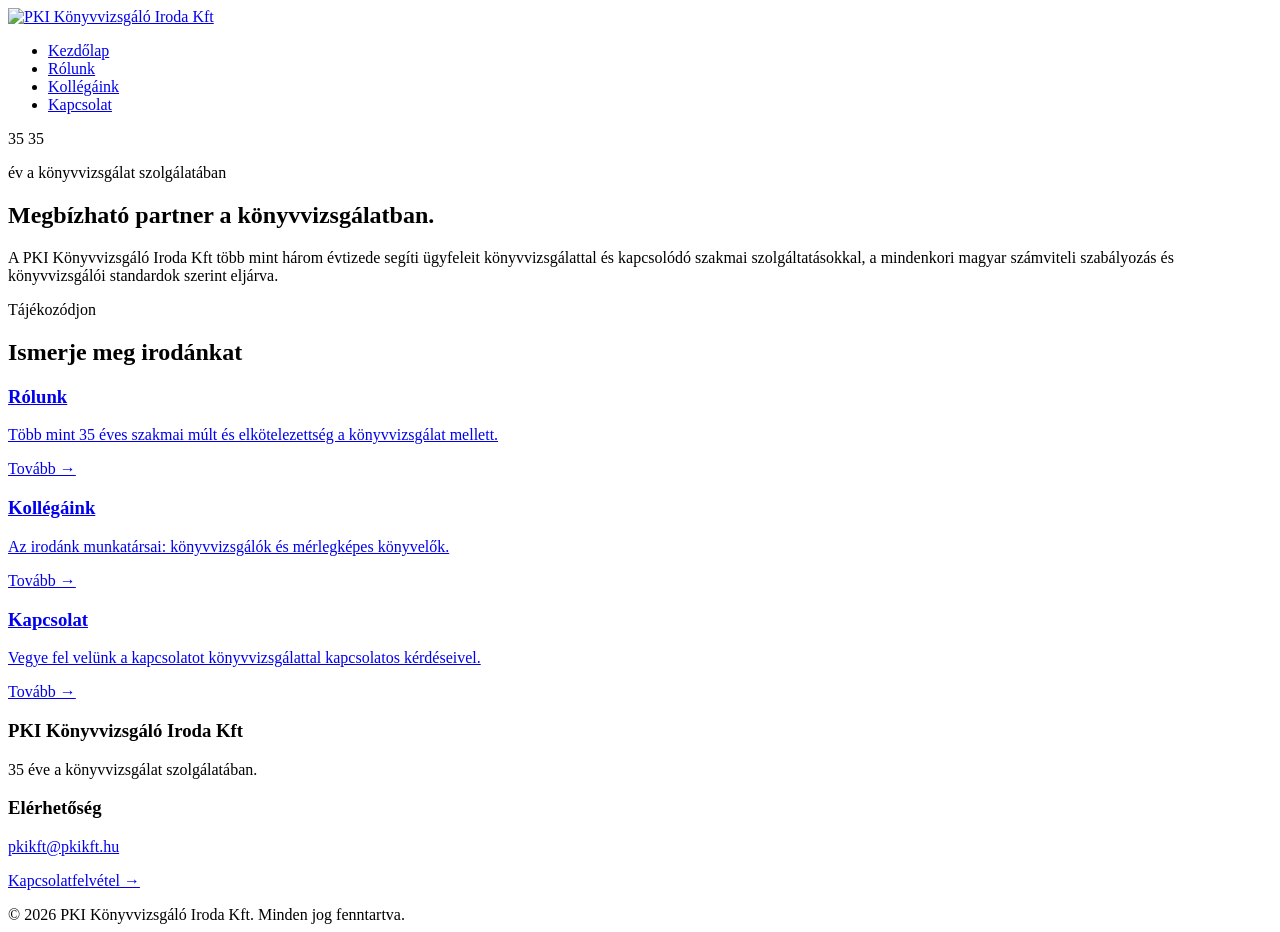
==== index.html @ c5fea78d "Rename pkikft-site/index.html to index.html" ====
<!DOCTYPE html>
<html lang="hu">
<head>
<meta charset="UTF-8">
<meta name="viewport" content="width=device-width, initial-scale=1.0">
<title>PKI Könyvvizsgáló Iroda Kft</title>
<link rel="stylesheet" href="assets/styles.css">
</head>
<body>

<header class="site">
  <div class="wrap">
    <a href="index.html" class="logo-link">
      <img src="assets/logo.png" alt="PKI Könyvvizsgáló Iroda Kft" class="logo">
    </a>
    <nav class="main">
      <ul>
        <li><a href="index.html" class="active">Kezdőlap</a></li>
        <li><a href="rolunk.html">Rólunk</a></li>
        <li><a href="kollegaink.html">Kollégáink</a></li>
        <li><a href="kapcsolat.html">Kapcsolat</a></li>
      </ul>
    </nav>
  </div>
</header>

<main>
  <section class="hero">
    <div class="wrap">
      <div class="brand-echo years">
        <span class="back">35</span>
        <span class="front">35</span>
      </div>
      <p class="years-label">év a könyvvizsgálat szolgálatában</p>

      <h1>Megbízható partner a könyvvizsgálatban.</h1>
      <p class="intro">A PKI Könyvvizsgáló Iroda Kft több mint három évtizede segíti ügyfeleit könyvvizsgálattal és kapcsolódó szakmai szolgáltatásokkal, a mindenkori magyar számviteli szabályozás és könyvvizsgálói standardok szerint eljárva.</p>
    </div>
  </section>

  <section class="block tint">
    <div class="wrap">
      <p class="eyebrow">Tájékozódjon</p>
      <h2>Ismerje meg irodánkat</h2>

      <div class="link-list">
        <a href="rolunk.html">
          <h3>Rólunk</h3>
          <p>Több mint 35 éves szakmai múlt és elkötelezettség a könyvvizsgálat mellett.</p>
          <span class="arrow">Tovább →</span>
        </a>
        <a href="kollegaink.html">
          <h3>Kollégáink</h3>
          <p>Az irodánk munkatársai: könyvvizsgálók és mérlegképes könyvelők.</p>
          <span class="arrow">Tovább →</span>
        </a>
        <a href="kapcsolat.html">
          <h3>Kapcsolat</h3>
          <p>Vegye fel velünk a kapcsolatot könyvvizsgálattal kapcsolatos kérdéseivel.</p>
          <span class="arrow">Tovább →</span>
        </a>
      </div>
    </div>
  </section>
</main>

<footer class="site">
  <div class="wrap">
    <div class="col">
      <h3>PKI Könyvvizsgáló Iroda Kft</h3>
      <p>35 éve a könyvvizsgálat szolgálatában.</p>
    </div>
    <div class="col">
      <h3>Elérhetőség</h3>
      <p><a href="mailto:pkikft@pkikft.hu">pkikft@pkikft.hu</a></p>
      <p><a href="kapcsolat.html">Kapcsolatfelvétel →</a></p>
    </div>
  </div>
  <div class="wrap bottom">
    © <span id="year"></span> PKI Könyvvizsgáló Iroda Kft. Minden jog fenntartva.
  </div>
</footer>

<script>document.getElementById('year').textContent = new Date().getFullYear();</script>
</body>
</html>
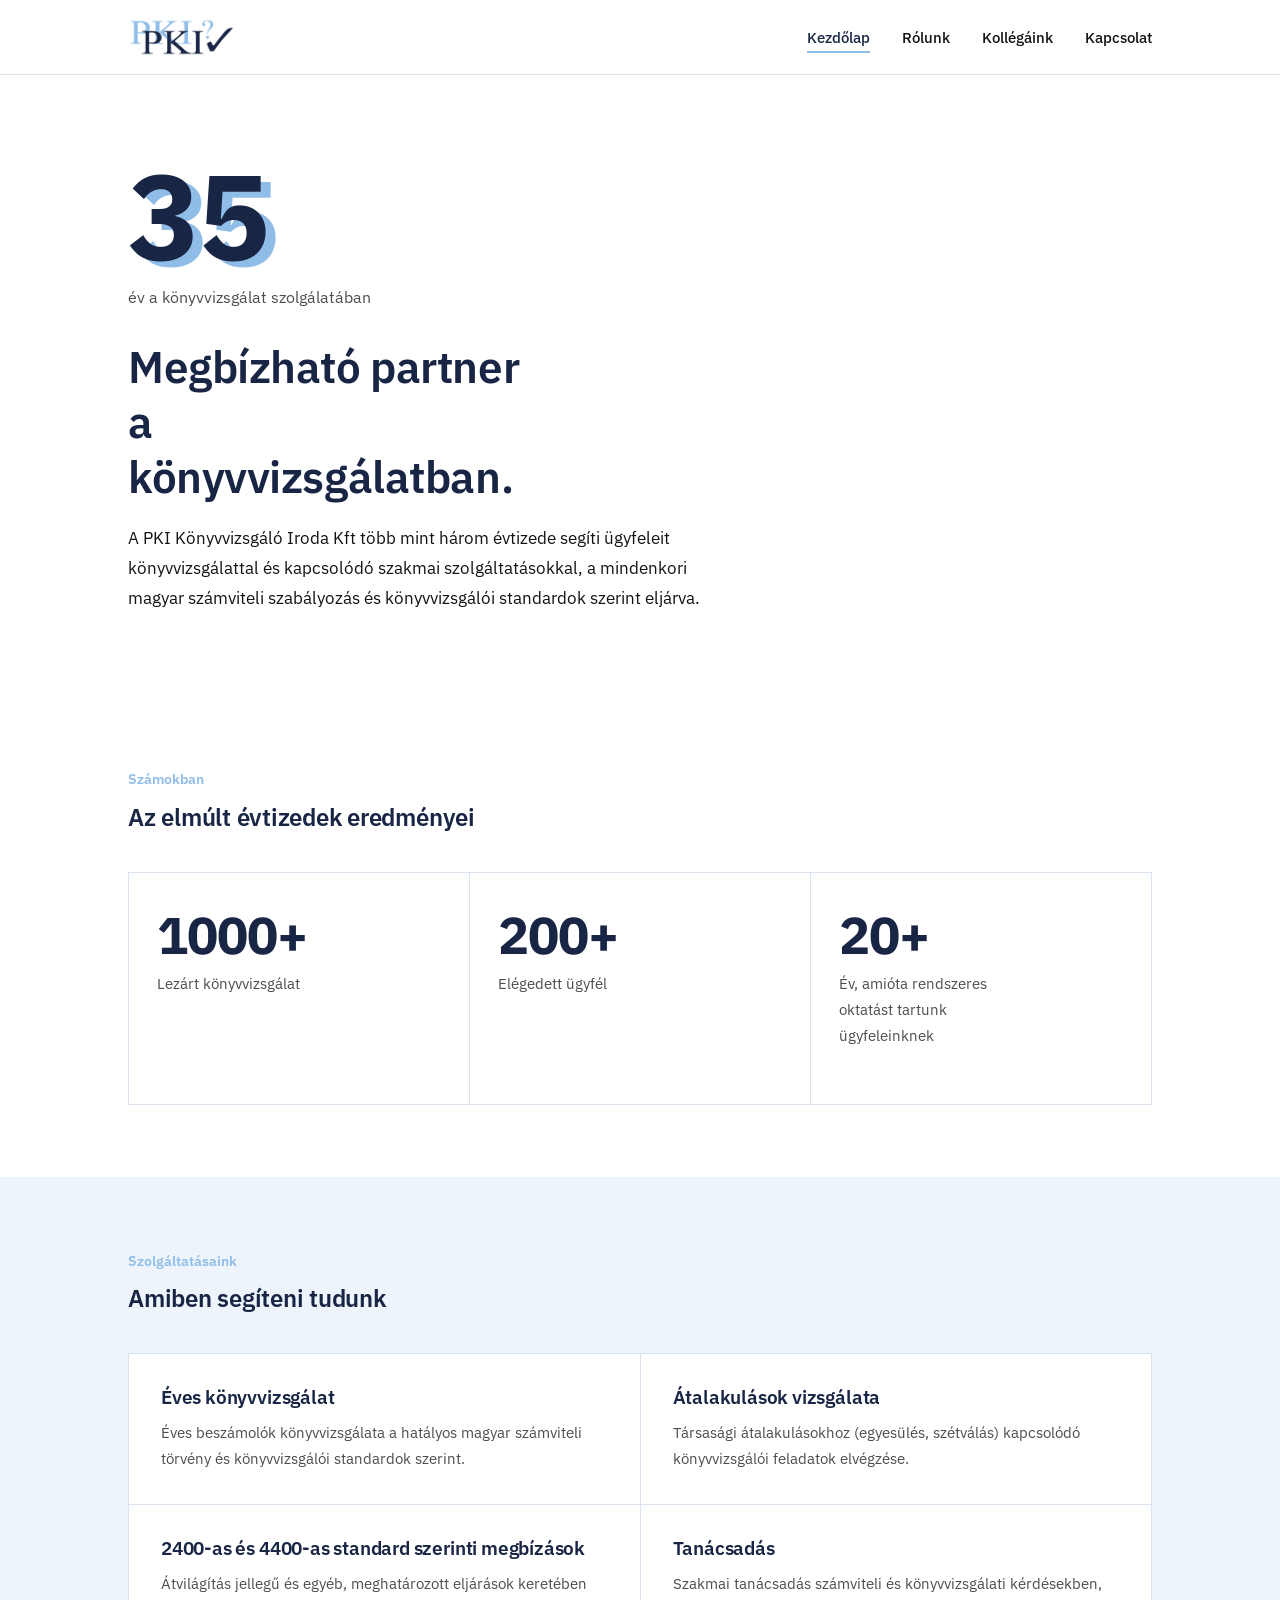
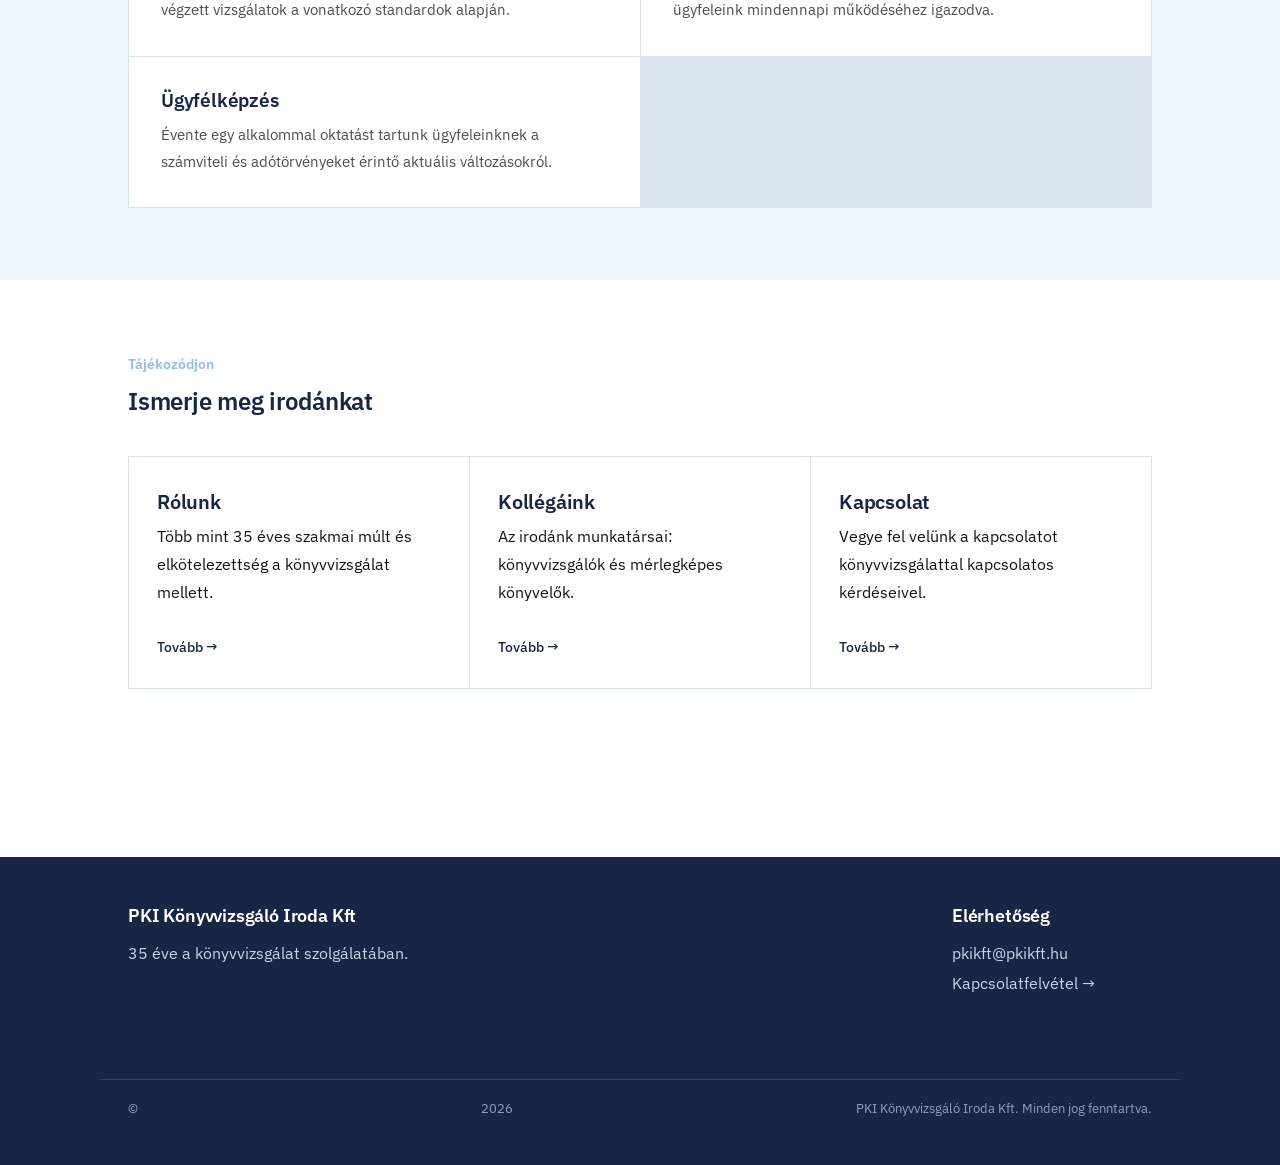
==== commit b1d7455d: "Add files via upload" ====
--- a/index.html
+++ b/index.html
@@ -38,7 +38,59 @@
     </div>
   </section>
 
+  <section class="block">
+    <div class="wrap">
+      <p class="eyebrow">Számokban</p>
+      <h2>Az elmúlt évtizedek eredményei</h2>
+
+      <div class="stats-grid">
+        <div class="stat">
+          <div class="number">1000+</div>
+          <p class="label">Lezárt könyvvizsgálat</p>
+        </div>
+        <div class="stat">
+          <div class="number">200+</div>
+          <p class="label">Elégedett ügyfél</p>
+        </div>
+        <div class="stat">
+          <div class="number">20+</div>
+          <p class="label">Év, amióta rendszeres oktatást tartunk ügyfeleinknek</p>
+        </div>
+      </div>
+    </div>
+  </section>
+
   <section class="block tint">
+    <div class="wrap">
+      <p class="eyebrow">Szolgáltatásaink</p>
+      <h2>Amiben segíteni tudunk</h2>
+
+      <div class="services-grid">
+        <div class="service">
+          <h3>Éves könyvvizsgálat</h3>
+          <p>Éves beszámolók könyvvizsgálata a hatályos magyar számviteli törvény és könyvvizsgálói standardok szerint.</p>
+        </div>
+        <div class="service">
+          <h3>Átalakulások vizsgálata</h3>
+          <p>Társasági átalakulásokhoz (egyesülés, szétválás) kapcsolódó könyvvizsgálói feladatok elvégzése.</p>
+        </div>
+        <div class="service">
+          <h3>2400-as és 4400-as standard szerinti megbízások</h3>
+          <p>Átvilágítás jellegű és egyéb, meghatározott eljárások keretében végzett vizsgálatok a vonatkozó standardok alapján.</p>
+        </div>
+        <div class="service">
+          <h3>Tanácsadás</h3>
+          <p>Szakmai tanácsadás számviteli és könyvvizsgálati kérdésekben, ügyfeleink mindennapi működéséhez igazodva.</p>
+        </div>
+        <div class="service">
+          <h3>Ügyfélképzés</h3>
+          <p>Évente egy alkalommal oktatást tartunk ügyfeleinknek a számviteli és adótörvényeket érintő aktuális változásokról.</p>
+        </div>
+      </div>
+    </div>
+  </section>
+
+  <section class="block">
     <div class="wrap">
       <p class="eyebrow">Tájékozódjon</p>
       <h2>Ismerje meg irodánkat</h2>
--- a/assets/styles.css
+++ b/assets/styles.css
@@ -0,0 +1,400 @@
+@import url('https://fonts.googleapis.com/css2?family=IBM+Plex+Sans:wght@400;500;600;700&display=swap');
+
+:root{
+  --navy:#182544;
+  --navy-deep:#101a30;
+  --blue:#90bde8;
+  --blue-pale:#eef4fb;
+  --white:#ffffff;
+  --ink:#131313;
+  --ink-soft:#4d4d4d;
+  --rule:#d9e3ef;
+  --max:1080px;
+}
+
+*{ box-sizing:border-box; }
+
+html,body{
+  margin:0;
+  padding:0;
+  background:var(--white);
+  color:var(--ink);
+  font-family:'IBM Plex Sans', system-ui, sans-serif;
+  -webkit-font-smoothing:antialiased;
+  scroll-behavior:smooth;
+}
+
+h1,h2,h3{
+  font-family:'IBM Plex Sans', system-ui, sans-serif;
+  font-weight:600;
+  letter-spacing:-0.01em;
+  color:var(--navy);
+  margin:0;
+  line-height:1.25;
+}
+
+p{
+  line-height:1.75;
+  color:var(--ink);
+  margin:0 0 18px 0;
+}
+
+a{ color:var(--navy); }
+
+.wrap{
+  max-width:var(--max);
+  margin:0 auto;
+  padding:0 28px;
+}
+
+/* Header */
+header.site{
+  border-bottom:1px solid var(--rule);
+  background:var(--white);
+  position:sticky;
+  top:0;
+  z-index:10;
+}
+
+header.site .wrap{
+  display:flex;
+  align-items:center;
+  justify-content:space-between;
+  padding-top:18px;
+  padding-bottom:18px;
+  gap:24px;
+}
+
+header.site .logo-link{
+  display:flex;
+  align-items:center;
+}
+
+header.site img.logo{
+  height:38px;
+  width:auto;
+  display:block;
+}
+
+nav.main ul{
+  list-style:none;
+  display:flex;
+  gap:32px;
+  margin:0;
+  padding:0;
+}
+
+nav.main a{
+  text-decoration:none;
+  color:var(--ink);
+  font-size:15px;
+  font-weight:500;
+  padding-bottom:4px;
+  border-bottom:2px solid transparent;
+}
+
+nav.main a:hover,
+nav.main a.active{
+  color:var(--navy);
+  border-bottom-color:var(--blue);
+}
+
+/* Footer */
+footer.site{
+  background:var(--navy);
+  color:var(--white);
+  margin-top:96px;
+}
+
+footer.site .wrap{
+  padding-top:48px;
+  padding-bottom:48px;
+  display:flex;
+  flex-wrap:wrap;
+  justify-content:space-between;
+  gap:32px;
+}
+
+footer.site h3{
+  color:var(--white);
+  font-size:18px;
+  margin-bottom:10px;
+}
+
+footer.site p, footer.site a{
+  color:#c8d4e6;
+  margin:0;
+  line-height:1.9;
+}
+
+footer.site a{ text-decoration:none; }
+footer.site a:hover{ color:var(--blue); }
+
+footer.site .col{ min-width:200px; }
+
+footer.site .bottom{
+  border-top:1px solid rgba(255,255,255,0.14);
+  margin-top:32px;
+  padding-top:20px;
+  font-size:13px;
+  color:#8fa0bd;
+}
+
+/* Generic section blocks */
+section.block{
+  padding:72px 0;
+}
+
+section.block.tint{
+  background:var(--blue-pale);
+}
+
+.eyebrow{
+  color:var(--blue);
+  font-weight:600;
+  font-size:14px;
+  margin-bottom:10px;
+}
+
+.lead{
+  font-family:'IBM Plex Sans', system-ui, sans-serif;
+  font-weight:500;
+  font-size:clamp(20px,2.4vw,25px);
+  color:var(--navy);
+  max-width:34ch;
+}
+
+/* Cards / links list (not identical rounded shadow cards — flat, divided) */
+.link-list{
+  display:grid;
+  grid-template-columns:repeat(3,1fr);
+  border-top:1px solid var(--rule);
+  border-left:1px solid var(--rule);
+  margin-top:40px;
+}
+
+.link-list a{
+  display:block;
+  padding:32px 28px;
+  border-right:1px solid var(--rule);
+  border-bottom:1px solid var(--rule);
+  text-decoration:none;
+  color:var(--ink);
+  transition:background 0.15s ease;
+}
+
+.link-list a:hover{
+  background:var(--blue-pale);
+}
+
+.link-list h3{
+  font-size:20px;
+  margin-bottom:8px;
+}
+
+.link-list span.arrow{
+  display:inline-block;
+  margin-top:14px;
+  color:var(--navy);
+  font-size:14px;
+  font-weight:500;
+}
+
+@media (max-width:760px){
+  .link-list{ grid-template-columns:1fr; }
+  nav.main ul{ gap:18px; flex-wrap:wrap; }
+}
+
+/* Colleague cards */
+.people{
+  display:grid;
+  grid-template-columns:repeat(2,1fr);
+  gap:1px;
+  background:var(--rule);
+  margin-top:40px;
+  border:1px solid var(--rule);
+}
+
+.person{
+  background:var(--white);
+  padding:32px;
+}
+
+.person .role{
+  color:var(--blue);
+  font-weight:600;
+  font-size:13px;
+  margin-bottom:8px;
+}
+
+.person h3{
+  font-size:22px;
+  margin-bottom:6px;
+}
+
+.person .meta{
+  color:var(--ink-soft);
+  font-size:14px;
+}
+
+@media (max-width:760px){
+  .people{ grid-template-columns:1fr; }
+}
+
+/* Contact */
+.contact-grid{
+  display:grid;
+  grid-template-columns:1.1fr 0.9fr;
+  gap:56px;
+  margin-top:40px;
+}
+
+.contact-info .item{
+  padding:18px 0;
+  border-bottom:1px solid var(--rule);
+}
+
+.contact-info .item:first-child{ padding-top:0; }
+
+.contact-info .label{
+  font-size:13px;
+  color:var(--ink-soft);
+  margin-bottom:4px;
+}
+
+.contact-info .value{
+  font-size:17px;
+}
+
+.contact-info .value a{
+  text-decoration:none;
+  border-bottom:1px solid var(--blue);
+}
+
+@media (max-width:760px){
+  .contact-grid{ grid-template-columns:1fr; }
+}
+
+/* Hero brand mark echo (offset duplicate, like the logo construction) */
+.brand-echo{
+  position:relative;
+  display:inline-block;
+  font-family:'IBM Plex Sans', system-ui, sans-serif;
+  font-weight:700;
+  letter-spacing:-0.02em;
+  line-height:1;
+}
+
+.brand-echo .back{
+  color:var(--blue);
+  position:absolute;
+  top:6px;
+  left:10px;
+  z-index:0;
+}
+
+.brand-echo .front{
+  color:var(--navy);
+  position:relative;
+  z-index:1;
+}
+
+.hero{
+  padding:80px 0 64px 0;
+}
+
+.hero .years{
+  font-size:clamp(64px,10vw,120px);
+}
+
+.hero .years-label{
+  font-size:16px;
+  color:var(--ink-soft);
+  margin-top:8px;
+  max-width:40ch;
+}
+
+.hero h1{
+  font-size:clamp(30px,4.2vw,44px);
+  margin-top:28px;
+  max-width:16ch;
+}
+
+.hero p.intro{
+  max-width:58ch;
+  margin-top:20px;
+  font-size:17px;
+}
+
+.page-header{
+  padding:56px 0 8px 0;
+}
+
+.page-header h1{
+  font-size:clamp(30px,4vw,40px);
+}
+
+/* Stats */
+.stats-grid{
+  display:grid;
+  grid-template-columns:repeat(3,1fr);
+  gap:1px;
+  background:var(--rule);
+  border:1px solid var(--rule);
+  margin-top:40px;
+}
+
+.stat{
+  background:var(--white);
+  padding:36px 28px;
+}
+
+.stat .number{
+  font-family:'IBM Plex Sans', system-ui, sans-serif;
+  font-weight:700;
+  font-size:clamp(36px,4.5vw,52px);
+  color:var(--navy);
+  letter-spacing:-0.02em;
+  line-height:1;
+}
+
+.stat .label{
+  margin-top:10px;
+  font-size:15px;
+  color:var(--ink-soft);
+  max-width:22ch;
+}
+
+@media (max-width:760px){
+  .stats-grid{ grid-template-columns:1fr; }
+}
+
+/* Services */
+.services-grid{
+  display:grid;
+  grid-template-columns:repeat(2,1fr);
+  gap:1px;
+  background:var(--rule);
+  border:1px solid var(--rule);
+  margin-top:40px;
+}
+
+.service{
+  background:var(--white);
+  padding:32px;
+}
+
+.service h3{
+  font-size:19px;
+  margin-bottom:10px;
+}
+
+.service p{
+  margin:0;
+  font-size:15px;
+  color:var(--ink-soft);
+}
+
+@media (max-width:760px){
+  .services-grid{ grid-template-columns:1fr; }
+}
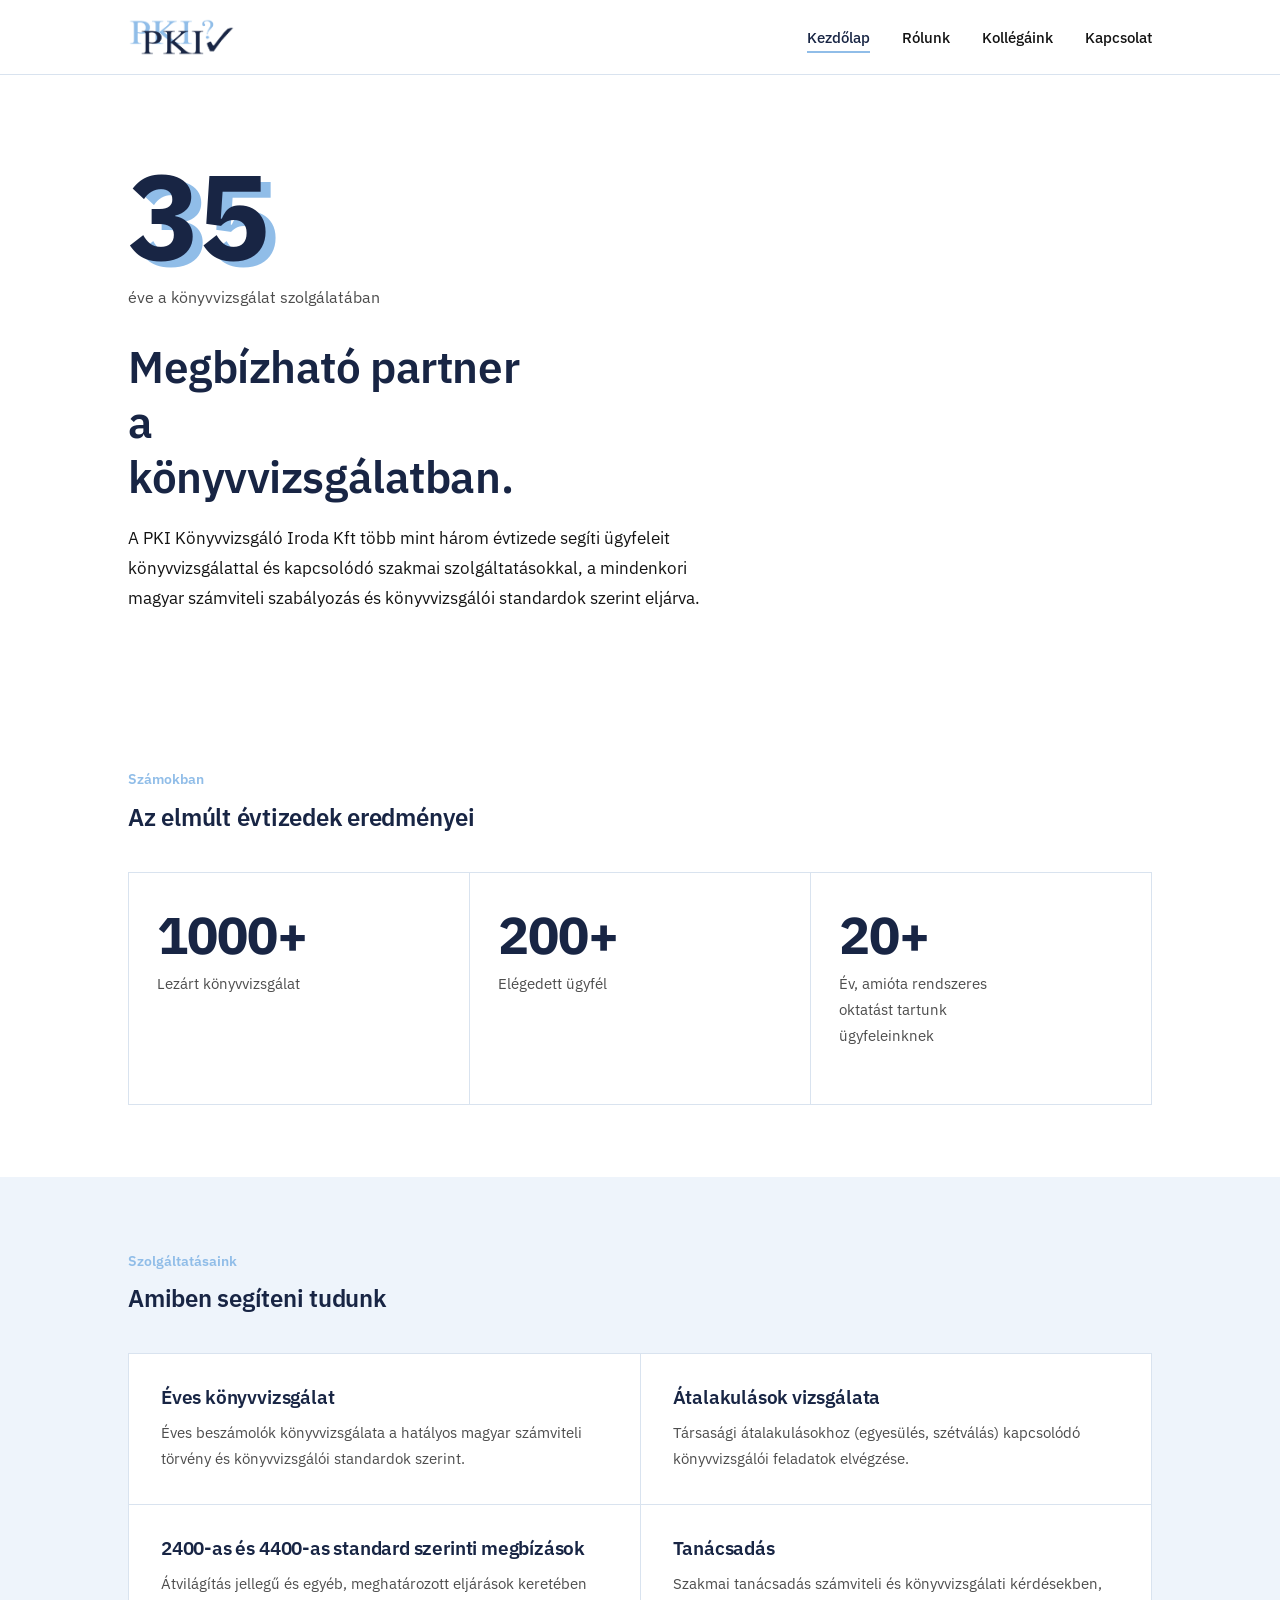
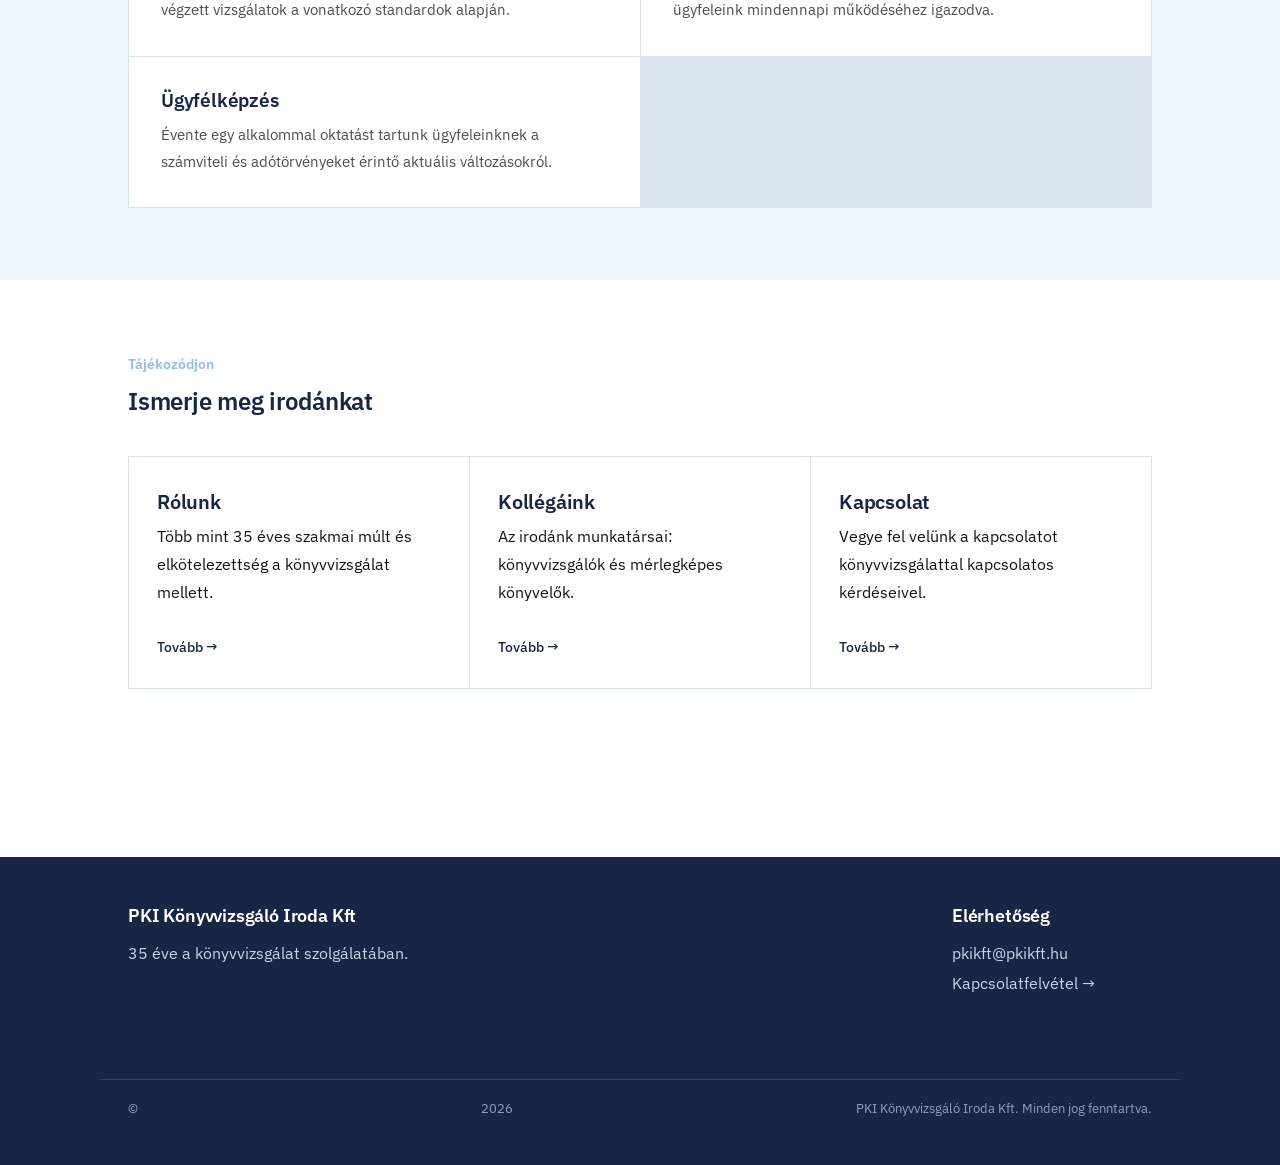
==== commit 031ca72e: "Add files via upload" ====
--- a/index.html
+++ b/index.html
@@ -31,7 +31,7 @@
         <span class="back">35</span>
         <span class="front">35</span>
       </div>
-      <p class="years-label">év a könyvvizsgálat szolgálatában</p>
+      <p class="years-label">éve a könyvvizsgálat szolgálatában</p>
 
       <h1>Megbízható partner a könyvvizsgálatban.</h1>
       <p class="intro">A PKI Könyvvizsgáló Iroda Kft több mint három évtizede segíti ügyfeleit könyvvizsgálattal és kapcsolódó szakmai szolgáltatásokkal, a mindenkori magyar számviteli szabályozás és könyvvizsgálói standardok szerint eljárva.</p>
--- a/assets/styles.css
+++ b/assets/styles.css
@@ -22,6 +22,7 @@
   font-family:'IBM Plex Sans', system-ui, sans-serif;
   -webkit-font-smoothing:antialiased;
   scroll-behavior:smooth;
+  overflow-x:hidden;
 }
 
 h1,h2,h3{
@@ -202,7 +203,16 @@
 
 @media (max-width:760px){
   .link-list{ grid-template-columns:1fr; }
-  nav.main ul{ gap:18px; flex-wrap:wrap; }
+  nav.main ul{ gap:14px; flex-wrap:wrap; }
+  nav.main a{ font-size:14px; }
+  header.site .wrap{ flex-wrap:wrap; gap:12px; }
+}
+
+@media (max-width:480px){
+  .wrap{ padding:0 20px; }
+  header.site img.logo{ height:30px; }
+  nav.main ul{ gap:10px 16px; }
+  nav.main a{ font-size:13px; }
 }
 
 /* Colleague cards */
@@ -326,6 +336,14 @@
   font-size:17px;
 }
 
+@media (max-width:600px){
+  .hero{ padding:48px 0 40px 0; }
+  .hero .years{ font-size:52px; }
+  .brand-echo .back{ left:6px; top:4px; }
+  .hero .years-label{ font-size:14px; max-width:none; }
+  .hero h1{ max-width:none; }
+}
+
 .page-header{
   padding:56px 0 8px 0;
 }
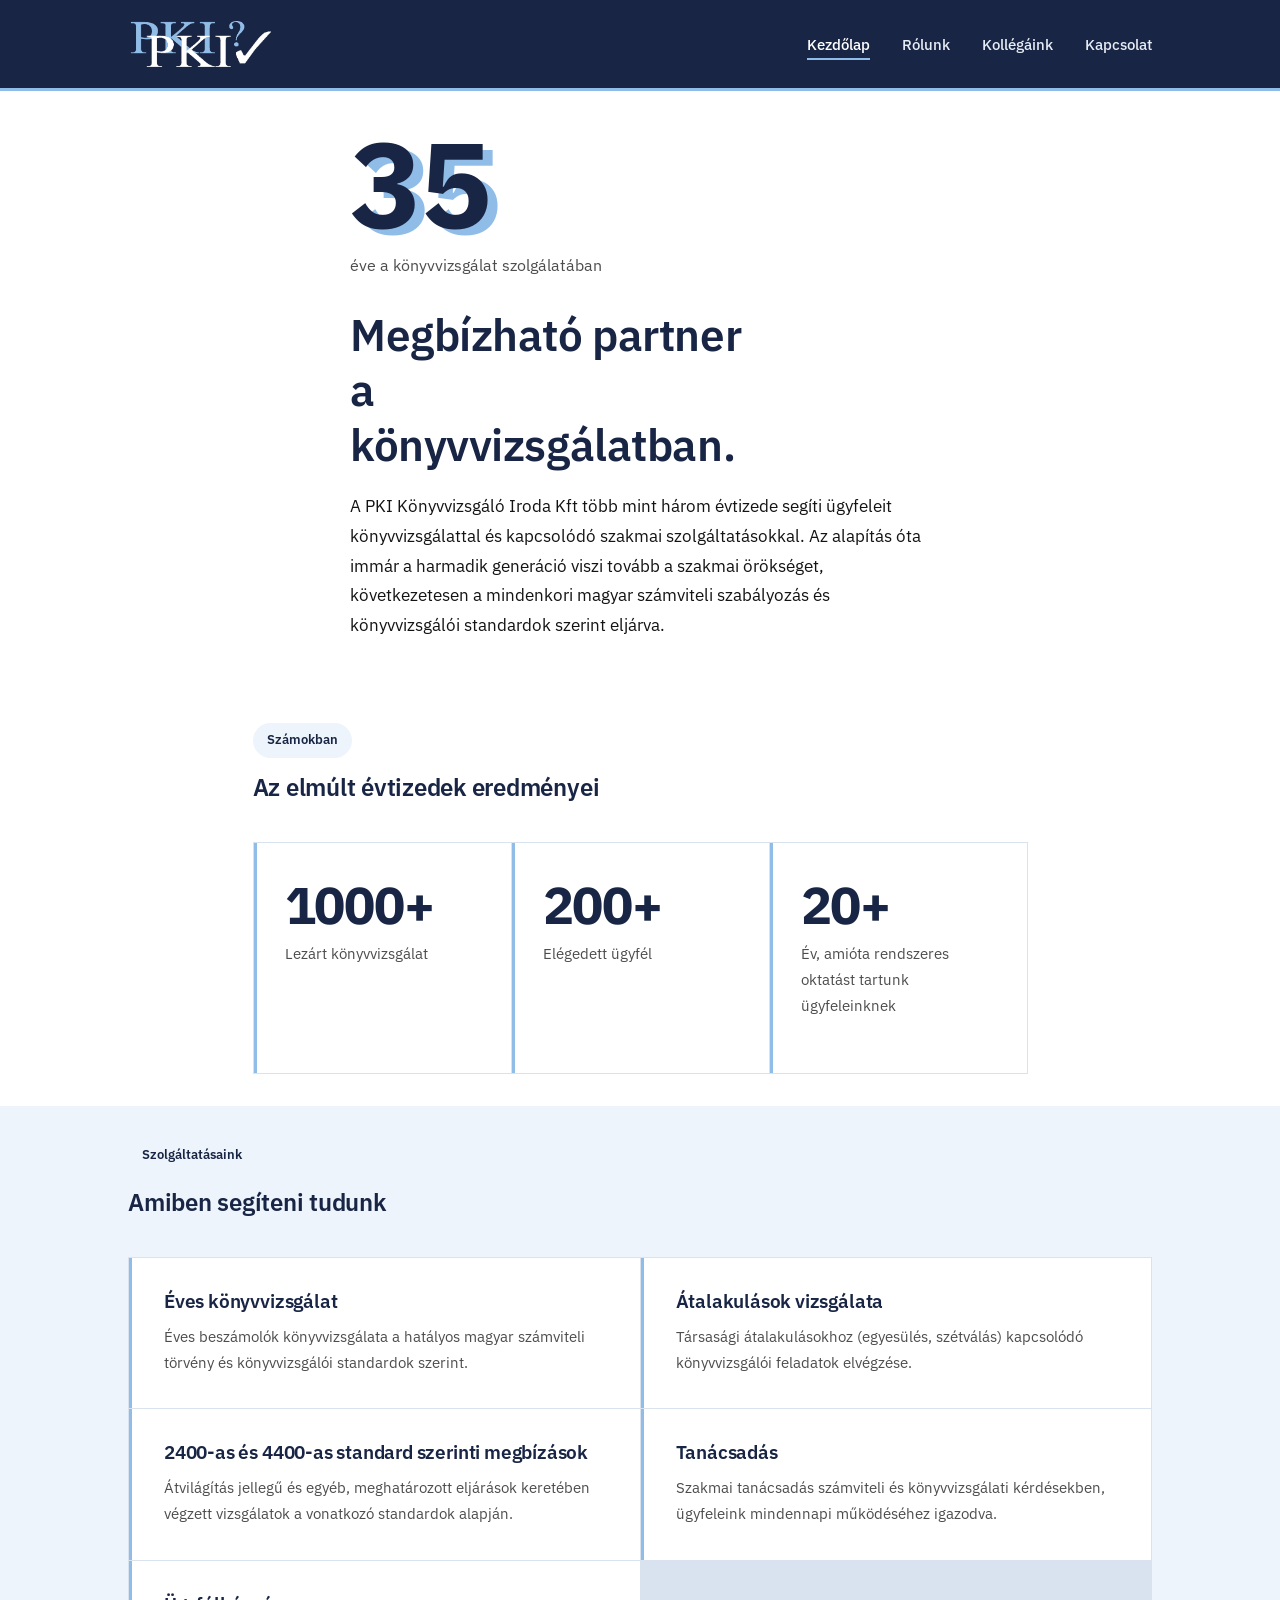
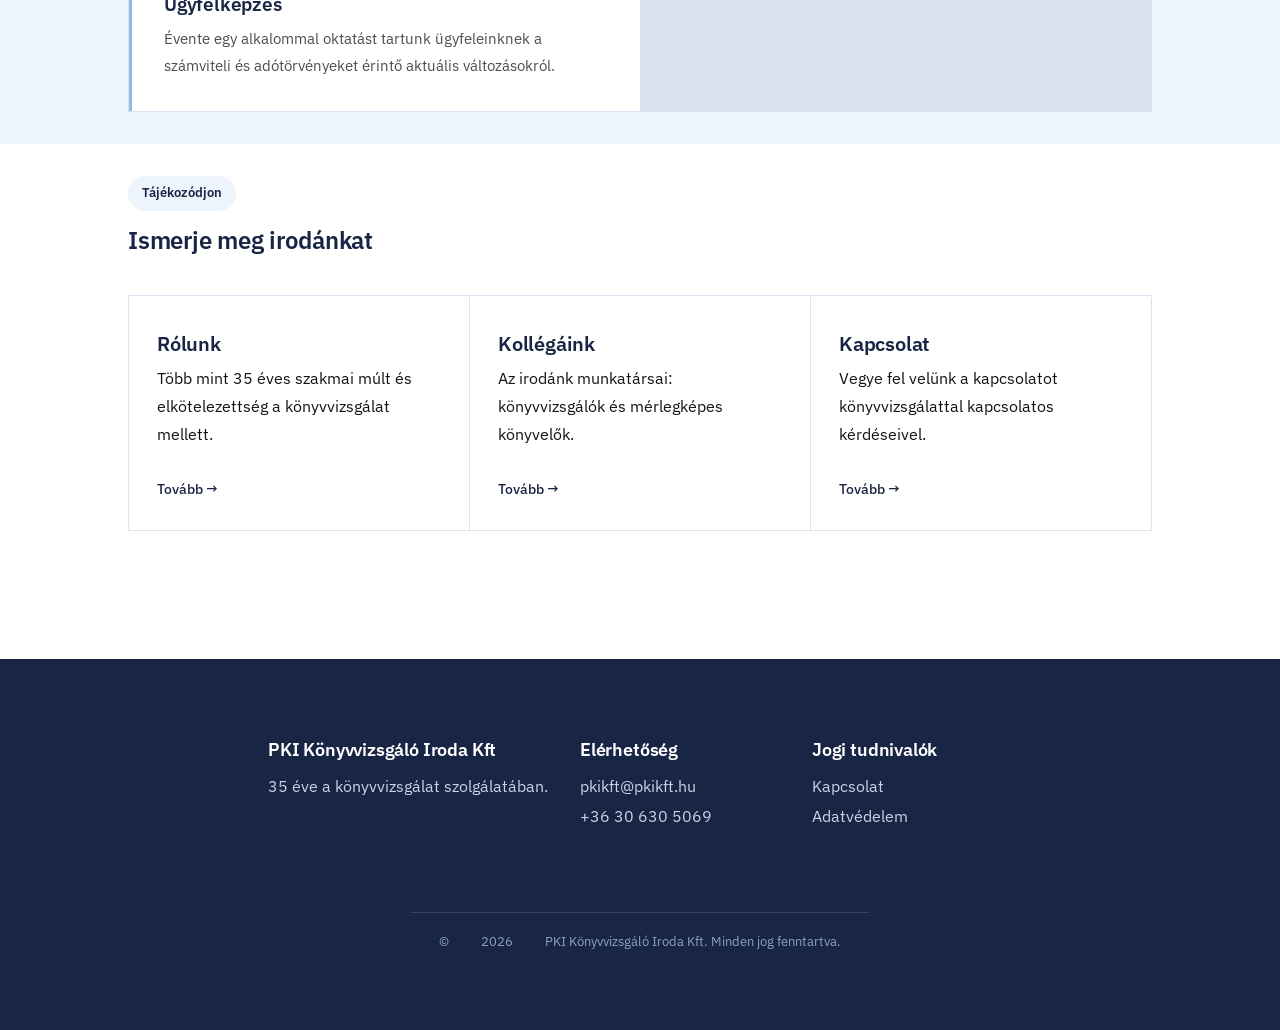
==== commit 6ae51c29: "Add files via upload" ====
--- a/index.html
+++ b/index.html
@@ -1,17 +1,27 @@
 <!DOCTYPE html>
 <html lang="hu">
 <head>
+<script>document.documentElement.classList.add('js');</script>
 <meta charset="UTF-8">
 <meta name="viewport" content="width=device-width, initial-scale=1.0">
 <title>PKI Könyvvizsgáló Iroda Kft</title>
+<meta name="description" content="35 éve a könyvvizsgálat szolgálatában. Könyvvizsgálat, átalakulások vizsgálata, tanácsadás és ügyfélképzés.">
+<meta property="og:type" content="website">
+<meta property="og:url" content="https://pkikft.hu/">
+<meta property="og:title" content="PKI Könyvvizsgáló Iroda Kft">
+<meta property="og:description" content="35 éve a könyvvizsgálat szolgálatában.">
+<meta property="og:image" content="https://pkikft.hu/assets/og-image.png">
+<meta name="twitter:card" content="summary_large_image">
+<meta name="twitter:title" content="PKI Könyvvizsgáló Iroda Kft">
+<meta name="twitter:image" content="https://pkikft.hu/assets/og-image.png">
 <link rel="stylesheet" href="assets/styles.css">
 </head>
-<body>
+<body class="home-scroll">
 
 <header class="site">
   <div class="wrap">
     <a href="index.html" class="logo-link">
-      <img src="assets/logo.png" alt="PKI Könyvvizsgáló Iroda Kft" class="logo">
+      <img src="assets/logo-dark.png" alt="PKI Könyvvizsgáló Iroda Kft" class="logo">
     </a>
     <nav class="main">
       <ul>
@@ -24,65 +34,69 @@
   </div>
 </header>
 
-<main>
-  <section class="hero">
+<div class="snap-container">
+
+  <section class="hero snap-section">
     <div class="wrap">
-      <div class="brand-echo years">
+      <div class="brand-echo years reveal">
         <span class="back">35</span>
         <span class="front">35</span>
       </div>
-      <p class="years-label">éve a könyvvizsgálat szolgálatában</p>
+      <p class="years-label reveal">éve a könyvvizsgálat szolgálatában</p>
 
-      <h1>Megbízható partner a könyvvizsgálatban.</h1>
-      <p class="intro">A PKI Könyvvizsgáló Iroda Kft több mint három évtizede segíti ügyfeleit könyvvizsgálattal és kapcsolódó szakmai szolgáltatásokkal, a mindenkori magyar számviteli szabályozás és könyvvizsgálói standardok szerint eljárva.</p>
+      <h1 class="reveal">Megbízható partner a könyvvizsgálatban.</h1>
+      <p class="intro reveal">A PKI Könyvvizsgáló Iroda Kft több mint három évtizede segíti ügyfeleit könyvvizsgálattal és kapcsolódó szakmai szolgáltatásokkal. Az alapítás óta immár a harmadik generáció viszi tovább a szakmai örökséget, következetesen a mindenkori magyar számviteli szabályozás és könyvvizsgálói standardok szerint eljárva.</p>
     </div>
   </section>
 
-  <section class="block">
+  <section class="block snap-section">
     <div class="wrap">
-      <p class="eyebrow">Számokban</p>
-      <h2>Az elmúlt évtizedek eredményei</h2>
+      <p class="eyebrow reveal">Számokban</p>
+      <h2 class="reveal">Az elmúlt évtizedek eredményei</h2>
 
-      <div class="stats-grid">
-        <div class="stat">
-          <div class="number">1000+</div>
-          <p class="label">Lezárt könyvvizsgálat</p>
-        </div>
-        <div class="stat">
-          <div class="number">200+</div>
-          <p class="label">Elégedett ügyfél</p>
-        </div>
-        <div class="stat">
-          <div class="number">20+</div>
-          <p class="label">Év, amióta rendszeres oktatást tartunk ügyfeleinknek</p>
+      <div class="stats-grid reveal">
+        <div class="stats-track">
+          <div class="stat">
+            <div class="number">1000+</div>
+            <p class="label">Lezárt könyvvizsgálat</p>
+          </div>
+          <div class="stat">
+            <div class="number">200+</div>
+            <p class="label">Elégedett ügyfél</p>
+          </div>
+          <div class="stat">
+            <div class="number">20+</div>
+            <p class="label">Év, amióta rendszeres oktatást tartunk ügyfeleinknek</p>
+          </div>
         </div>
       </div>
+      <div class="stats-dots"></div>
     </div>
   </section>
 
-  <section class="block tint">
+  <section class="block tint snap-section">
     <div class="wrap">
-      <p class="eyebrow">Szolgáltatásaink</p>
-      <h2>Amiben segíteni tudunk</h2>
+      <p class="eyebrow reveal">Szolgáltatásaink</p>
+      <h2 class="reveal">Amiben segíteni tudunk</h2>
 
-      <div class="services-grid">
-        <div class="service">
+      <div class="services-grid reveal-group">
+        <div class="service reveal">
           <h3>Éves könyvvizsgálat</h3>
           <p>Éves beszámolók könyvvizsgálata a hatályos magyar számviteli törvény és könyvvizsgálói standardok szerint.</p>
         </div>
-        <div class="service">
+        <div class="service reveal">
           <h3>Átalakulások vizsgálata</h3>
           <p>Társasági átalakulásokhoz (egyesülés, szétválás) kapcsolódó könyvvizsgálói feladatok elvégzése.</p>
         </div>
-        <div class="service">
+        <div class="service reveal">
           <h3>2400-as és 4400-as standard szerinti megbízások</h3>
           <p>Átvilágítás jellegű és egyéb, meghatározott eljárások keretében végzett vizsgálatok a vonatkozó standardok alapján.</p>
         </div>
-        <div class="service">
+        <div class="service reveal">
           <h3>Tanácsadás</h3>
           <p>Szakmai tanácsadás számviteli és könyvvizsgálati kérdésekben, ügyfeleink mindennapi működéséhez igazodva.</p>
         </div>
-        <div class="service">
+        <div class="service reveal">
           <h3>Ügyfélképzés</h3>
           <p>Évente egy alkalommal oktatást tartunk ügyfeleinknek a számviteli és adótörvényeket érintő aktuális változásokról.</p>
         </div>
@@ -90,23 +104,23 @@
     </div>
   </section>
 
-  <section class="block">
+  <section class="block snap-section">
     <div class="wrap">
-      <p class="eyebrow">Tájékozódjon</p>
-      <h2>Ismerje meg irodánkat</h2>
+      <p class="eyebrow reveal">Tájékozódjon</p>
+      <h2 class="reveal">Ismerje meg irodánkat</h2>
 
-      <div class="link-list">
-        <a href="rolunk.html">
+      <div class="link-list reveal-group">
+        <a href="rolunk.html" class="reveal">
           <h3>Rólunk</h3>
           <p>Több mint 35 éves szakmai múlt és elkötelezettség a könyvvizsgálat mellett.</p>
           <span class="arrow">Tovább →</span>
         </a>
-        <a href="kollegaink.html">
+        <a href="kollegaink.html" class="reveal">
           <h3>Kollégáink</h3>
           <p>Az irodánk munkatársai: könyvvizsgálók és mérlegképes könyvelők.</p>
           <span class="arrow">Tovább →</span>
         </a>
-        <a href="kapcsolat.html">
+        <a href="kapcsolat.html" class="reveal">
           <h3>Kapcsolat</h3>
           <p>Vegye fel velünk a kapcsolatot könyvvizsgálattal kapcsolatos kérdéseivel.</p>
           <span class="arrow">Tovább →</span>
@@ -114,25 +128,32 @@
       </div>
     </div>
   </section>
-</main>
 
-<footer class="site">
-  <div class="wrap">
-    <div class="col">
-      <h3>PKI Könyvvizsgáló Iroda Kft</h3>
-      <p>35 éve a könyvvizsgálat szolgálatában.</p>
+  <footer class="site snap-section">
+    <div class="wrap">
+      <div class="col">
+        <h3>PKI Könyvvizsgáló Iroda Kft</h3>
+        <p>35 éve a könyvvizsgálat szolgálatában.</p>
+      </div>
+      <div class="col">
+        <h3>Elérhetőség</h3>
+        <p><a href="mailto:pkikft@pkikft.hu">pkikft@pkikft.hu</a></p>
+        <p><a href="tel:+36306305069">+36 30 630 5069</a></p>
+      </div>
+      <div class="col">
+        <h3>Jogi tudnivalók</h3>
+        <p><a href="kapcsolat.html">Kapcsolat</a></p>
+        <p><a href="adatvedelem.html">Adatvédelem</a></p>
+      </div>
     </div>
-    <div class="col">
-      <h3>Elérhetőség</h3>
-      <p><a href="mailto:pkikft@pkikft.hu">pkikft@pkikft.hu</a></p>
-      <p><a href="kapcsolat.html">Kapcsolatfelvétel →</a></p>
+    <div class="wrap bottom">
+      © <span id="year"></span> PKI Könyvvizsgáló Iroda Kft. Minden jog fenntartva.
     </div>
-  </div>
-  <div class="wrap bottom">
-    © <span id="year"></span> PKI Könyvvizsgáló Iroda Kft. Minden jog fenntartva.
-  </div>
-</footer>
+  </footer>
+
+</div>
 
 <script>document.getElementById('year').textContent = new Date().getFullYear();</script>
+<script src="assets/scripts.js" defer></script>
 </body>
 </html>
--- a/assets/styles.css
+++ b/assets/styles.css
@@ -32,12 +32,14 @@
   color:var(--navy);
   margin:0;
   line-height:1.25;
+  overflow-wrap:break-word;
 }
 
 p{
   line-height:1.75;
   color:var(--ink);
   margin:0 0 18px 0;
+  overflow-wrap:break-word;
 }
 
 a{ color:var(--navy); }
@@ -50,8 +52,8 @@
 
 /* Header */
 header.site{
-  border-bottom:1px solid var(--rule);
-  background:var(--white);
+  background:var(--navy);
+  border-bottom:3px solid var(--blue);
   position:sticky;
   top:0;
   z-index:10;
@@ -72,7 +74,7 @@
 }
 
 header.site img.logo{
-  height:38px;
+  height:52px;
   width:auto;
   display:block;
 }
@@ -87,7 +89,7 @@
 
 nav.main a{
   text-decoration:none;
-  color:var(--ink);
+  color:#e7edf6;
   font-size:15px;
   font-weight:500;
   padding-bottom:4px;
@@ -96,7 +98,7 @@
 
 nav.main a:hover,
 nav.main a.active{
-  color:var(--navy);
+  color:#ffffff;
   border-bottom-color:var(--blue);
 }
 
@@ -151,10 +153,14 @@
 }
 
 .eyebrow{
-  color:var(--blue);
+  display:inline-block;
+  color:var(--navy);
+  background:var(--blue-pale);
   font-weight:600;
-  font-size:14px;
-  margin-bottom:10px;
+  font-size:13px;
+  padding:6px 14px;
+  border-radius:999px;
+  margin-bottom:14px;
 }
 
 .lead{
@@ -179,13 +185,16 @@
   padding:32px 28px;
   border-right:1px solid var(--rule);
   border-bottom:1px solid var(--rule);
+  border-top:3px solid transparent;
   text-decoration:none;
   color:var(--ink);
-  transition:background 0.15s ease;
+  transition:background 0.2s ease, border-color 0.2s ease, transform 0.2s ease;
 }
 
 .link-list a:hover{
   background:var(--blue-pale);
+  border-top-color:var(--blue);
+  transform:translateY(-3px);
 }
 
 .link-list h3{
@@ -206,6 +215,7 @@
   nav.main ul{ gap:14px; flex-wrap:wrap; }
   nav.main a{ font-size:14px; }
   header.site .wrap{ flex-wrap:wrap; gap:12px; }
+  header.site img.logo{ height:40px; }
 }
 
 @media (max-width:480px){
@@ -228,6 +238,7 @@
 .person{
   background:var(--white);
   padding:32px;
+  border-left:3px solid var(--blue);
 }
 
 .person .role{
@@ -352,6 +363,12 @@
   font-size:clamp(30px,4vw,40px);
 }
 
+@media (max-width:600px){
+  .page-header{ padding:36px 0 4px 0; }
+  .page-header h1{ font-size:26px; }
+  .lead{ max-width:none; }
+}
+
 /* Stats */
 .stats-grid{
   display:grid;
@@ -360,11 +377,17 @@
   background:var(--rule);
   border:1px solid var(--rule);
   margin-top:40px;
+  position:relative;
+}
+
+.stats-track{
+  display:contents;
 }
 
 .stat{
   background:var(--white);
   padding:36px 28px;
+  border-left:3px solid var(--blue);
 }
 
 .stat .number{
@@ -383,8 +406,46 @@
   max-width:22ch;
 }
 
+.stats-dots{
+  display:none;
+  justify-content:center;
+  gap:8px;
+  margin-top:18px;
+}
+
+.stats-dots button{
+  width:8px;
+  height:8px;
+  padding:0;
+  border-radius:50%;
+  border:none;
+  background:var(--rule);
+  cursor:pointer;
+}
+
+.stats-dots button.active{
+  background:var(--blue);
+}
+
 @media (max-width:760px){
-  .stats-grid{ grid-template-columns:1fr; }
+  .stats-grid{
+    display:block;
+    overflow:hidden;
+    position:relative;
+    border:1px solid var(--rule);
+    background:var(--white);
+  }
+  .stats-track{
+    display:flex;
+    transition:transform 0.45s ease;
+  }
+  .stat{
+    min-width:100%;
+    box-sizing:border-box;
+    border-left:none;
+    border-right:1px solid var(--rule);
+  }
+  .stats-dots{ display:flex; }
 }
 
 /* Services */
@@ -400,6 +461,7 @@
 .service{
   background:var(--white);
   padding:32px;
+  border-left:3px solid var(--blue);
 }
 
 .service h3{
@@ -416,3 +478,113 @@
 @media (max-width:760px){
   .services-grid{ grid-template-columns:1fr; }
 }
+
+/* Reveal-on-scroll animáció — csak akkor rejt el semmit, ha a JS ténylegesen fut */
+.reveal{
+  transition:opacity 0.7s ease, transform 0.7s ease;
+}
+
+html.js .reveal{
+  opacity:0;
+  transform:translateY(28px);
+}
+
+html.js .reveal.is-visible{
+  opacity:1;
+  transform:none;
+}
+
+.reveal-group .reveal:nth-child(2){ transition-delay:0.08s; }
+.reveal-group .reveal:nth-child(3){ transition-delay:0.16s; }
+.reveal-group .reveal:nth-child(4){ transition-delay:0.24s; }
+.reveal-group .reveal:nth-child(5){ transition-delay:0.32s; }
+
+@media (prefers-reduced-motion: reduce){
+  .reveal{ opacity:1; transform:none; transition:none; }
+}
+
+/* Homepage full-page snap scrolling */
+html.home-scroll, body.home-scroll{
+  height:100%;
+}
+
+body.home-scroll{
+  margin:0;
+  overflow:hidden;
+  display:flex;
+  flex-direction:column;
+}
+
+body.home-scroll header.site{
+  flex:0 0 auto;
+  position:static;
+}
+
+body.home-scroll .snap-container{
+  flex:1 1 auto;
+  overflow-y:auto;
+  overflow-x:hidden;
+  scroll-behavior:smooth;
+  scroll-snap-type:y mandatory;
+  -webkit-overflow-scrolling:touch;
+}
+
+body.home-scroll .snap-section{
+  scroll-snap-align:start;
+  scroll-snap-stop:always;
+  min-height:100%;
+  display:flex;
+  flex-direction:column;
+  justify-content:center;
+  padding-top:32px;
+  padding-bottom:32px;
+}
+
+body.home-scroll footer.site.snap-section{
+  justify-content:flex-end;
+}
+
+@media (max-width:760px){
+  body.home-scroll .snap-section{ padding-top:20px; padding-bottom:20px; }
+}
+
+/* CTA buttons */
+.btn{
+  display:inline-block;
+  padding:14px 28px;
+  text-decoration:none;
+  font-weight:500;
+  transition:transform 0.2s ease, box-shadow 0.2s ease, background 0.2s ease, color 0.2s ease;
+}
+
+.btn-primary{
+  background:var(--navy);
+  color:#fff;
+}
+
+.btn-primary:hover{
+  transform:translateY(-2px);
+  box-shadow:0 10px 20px rgba(24,37,68,0.25);
+}
+
+.btn-secondary{
+  border:1px solid var(--navy);
+  color:var(--navy);
+}
+
+.btn-secondary:hover{
+  transform:translateY(-2px);
+  background:var(--blue-pale);
+}
+
+/* Stat/service/person cards: subtle lift on hover */
+.stat, .service, .person{
+  transition:transform 0.2s ease, box-shadow 0.2s ease;
+}
+
+.stat:hover, .service:hover, .person:hover{
+  transform:translateY(-2px);
+  box-shadow:0 12px 24px rgba(24,37,68,0.08);
+  position:relative;
+  z-index:1;
+}
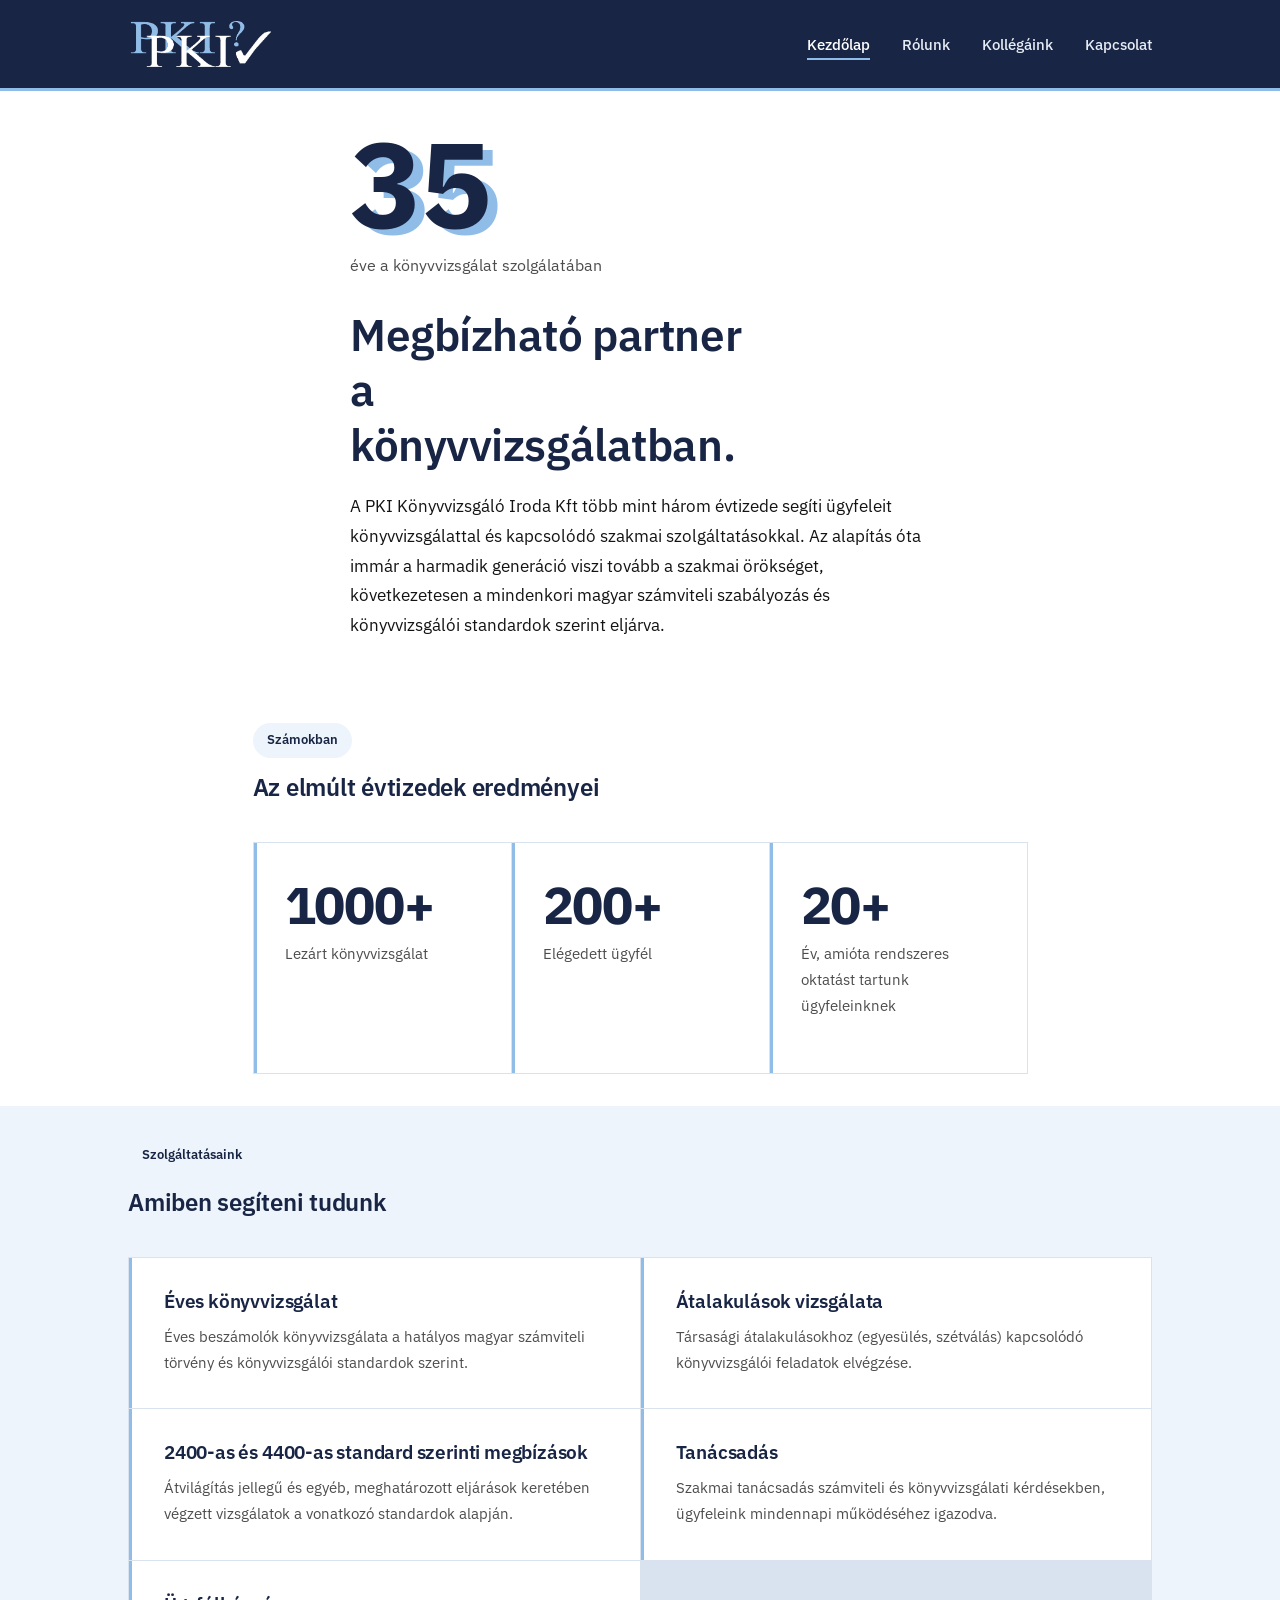
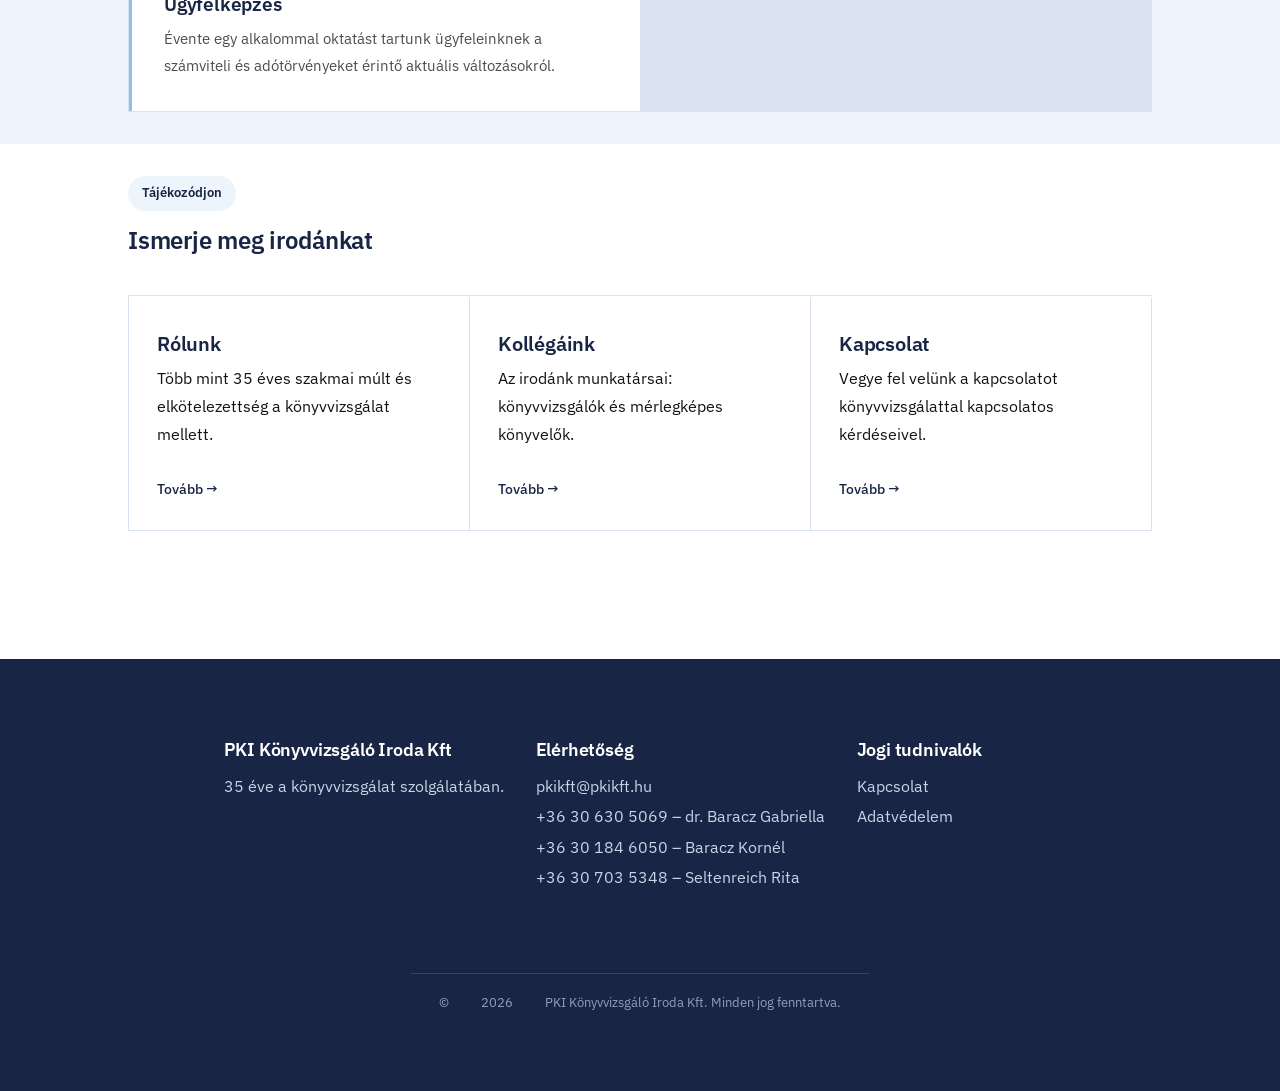
==== commit 7758e8ec: "Add files via upload" ====
--- a/index.html
+++ b/index.html
@@ -6,6 +6,7 @@
 <meta name="viewport" content="width=device-width, initial-scale=1.0">
 <title>PKI Könyvvizsgáló Iroda Kft</title>
 <meta name="description" content="35 éve a könyvvizsgálat szolgálatában. Könyvvizsgálat, átalakulások vizsgálata, tanácsadás és ügyfélképzés.">
+<link rel="canonical" href="https://pkikft.hu/">
 <meta property="og:type" content="website">
 <meta property="og:url" content="https://pkikft.hu/">
 <meta property="og:title" content="PKI Könyvvizsgáló Iroda Kft">
@@ -14,6 +15,11 @@
 <meta name="twitter:card" content="summary_large_image">
 <meta name="twitter:title" content="PKI Könyvvizsgáló Iroda Kft">
 <meta name="twitter:image" content="https://pkikft.hu/assets/og-image.png">
+<link rel="icon" href="/favicon.ico" sizes="any">
+<link rel="icon" type="image/png" sizes="32x32" href="assets/favicon-32.png">
+<link rel="icon" type="image/png" sizes="16x16" href="assets/favicon-16.png">
+<link rel="icon" type="image/png" sizes="192x192" href="assets/favicon-192.png">
+<link rel="apple-touch-icon" href="assets/apple-touch-icon.png">
 <link rel="stylesheet" href="assets/styles.css">
 </head>
 <body class="home-scroll">
@@ -138,7 +144,9 @@
       <div class="col">
         <h3>Elérhetőség</h3>
         <p><a href="mailto:pkikft@pkikft.hu">pkikft@pkikft.hu</a></p>
-        <p><a href="tel:+36306305069">+36 30 630 5069</a></p>
+        <p><a href="tel:+36306305069">+36 30 630 5069</a> – dr. Baracz Gabriella</p>
+        <p><a href="tel:+36301846050">+36 30 184 6050</a> – Baracz Kornél</p>
+        <p><a href="tel:+36307035348">+36 30 703 5348</a> – Seltenreich Rita</p>
       </div>
       <div class="col">
         <h3>Jogi tudnivalók</h3>
--- a/assets/styles.css
+++ b/assets/styles.css
@@ -54,9 +54,32 @@
 header.site{
   background:var(--navy);
   border-bottom:3px solid var(--blue);
-  position:sticky;
+  position:fixed;
   top:0;
-  z-index:10;
+  left:0;
+  right:0;
+  width:100%;
+  z-index:50;
+}
+
+/* A kezdőlap saját flex/snap elrendezést használ, ott a fejléc a normál
+   dokumentumfolyamban marad fixen a tetején, nincs szükség position:fixed-re */
+body.home-scroll header.site{
+  position:static;
+}
+
+/* A többi oldalon a fejléc kikerül a dokumentumfolyamból, ezért az
+   oldal tartalmának kell hagyni helyet felül, hogy ne csússzon alá */
+body:not(.home-scroll){
+  padding-top:88px;
+}
+
+@media (max-width:760px){
+  body:not(.home-scroll){ padding-top:76px; }
+}
+
+@media (max-width:480px){
+  body:not(.home-scroll){ padding-top:66px; }
 }
 
 header.site .wrap{
@@ -219,7 +242,6 @@
 }
 
 @media (max-width:480px){
-  .wrap{ padding:0 20px; }
   header.site img.logo{ height:30px; }
   nav.main ul{ gap:10px 16px; }
   nav.main a{ font-size:13px; }
@@ -233,6 +255,28 @@
   background:var(--rule);
   margin-top:40px;
   border:1px solid var(--rule);
+}
+
+.people.stacked{
+  grid-template-columns:1fr;
+}
+
+.people.compact .person{
+  padding:20px 22px;
+}
+
+.people.compact .person h3{
+  font-size:18px;
+  margin-bottom:4px;
+}
+
+.people.compact .person .role{
+  font-size:12px;
+  margin-bottom:6px;
+}
+
+.people.compact .person .meta{
+  font-size:13px;
 }
 
 .person{
